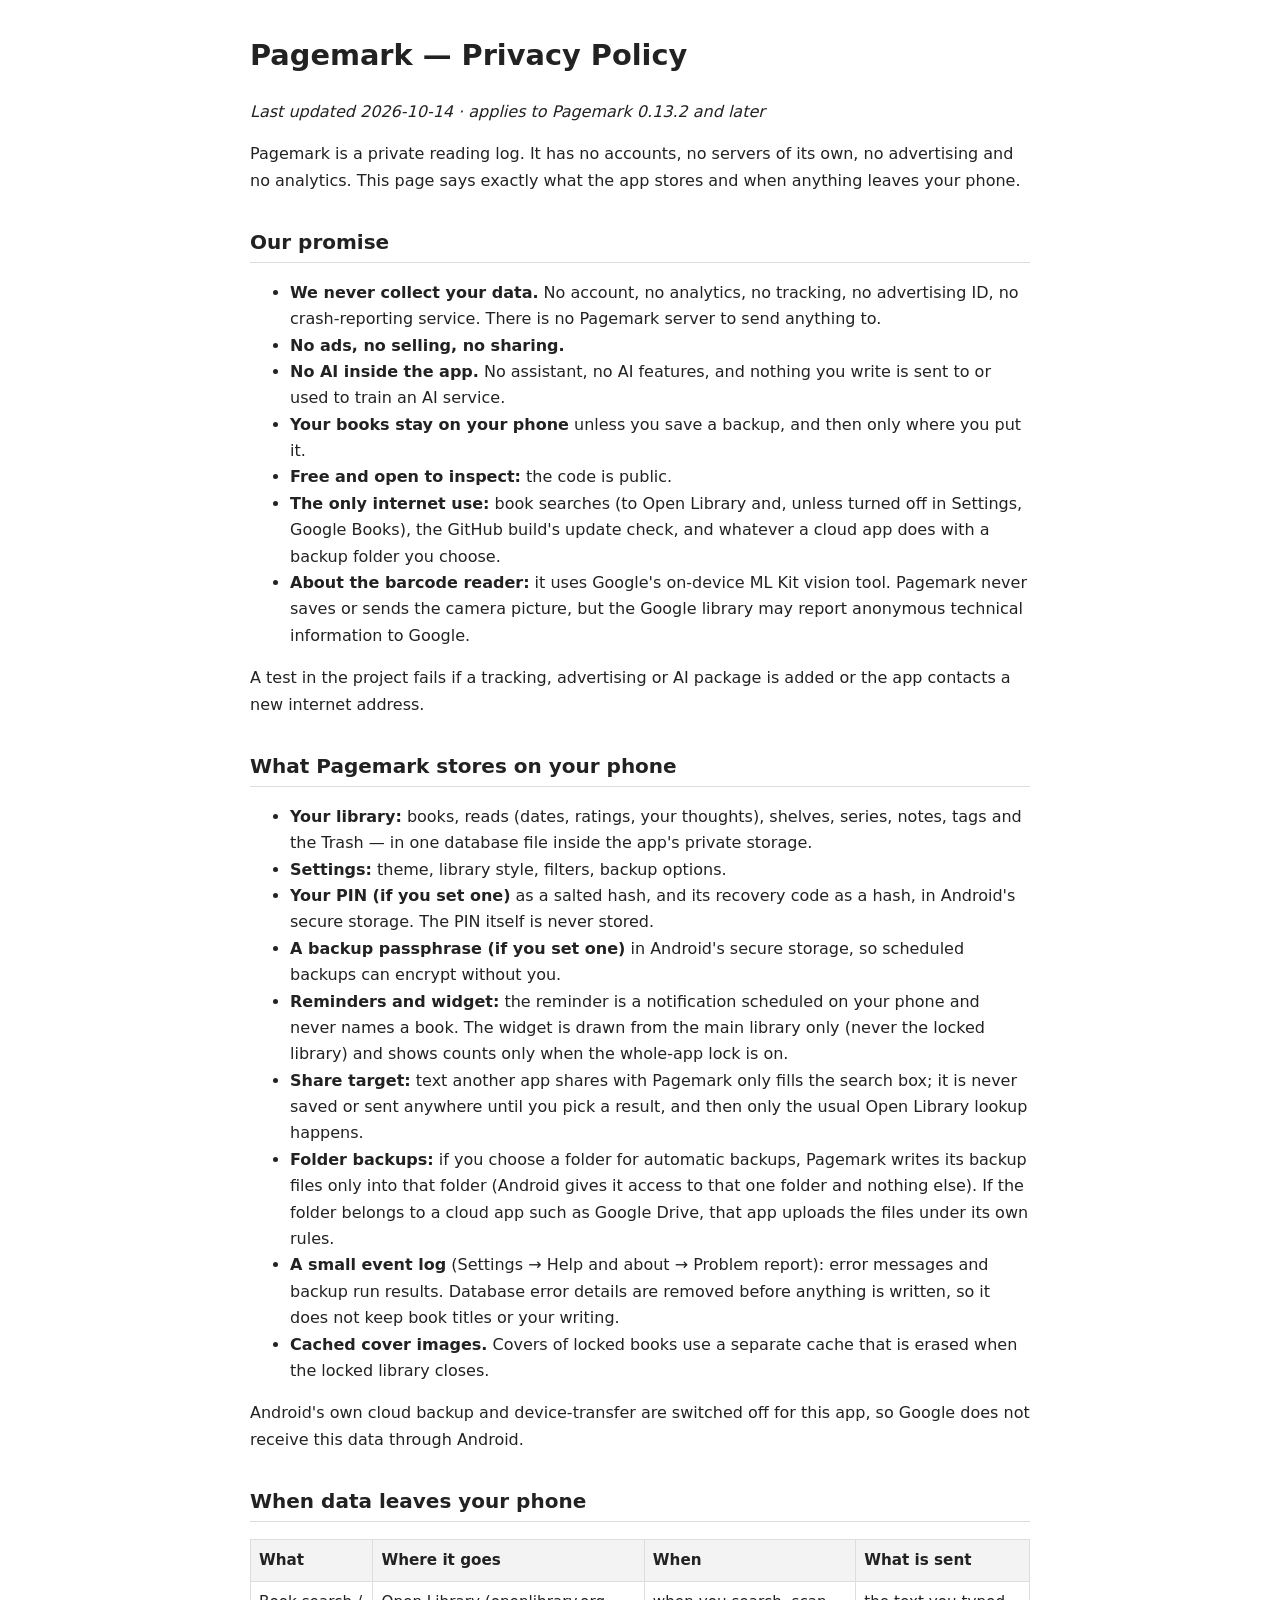
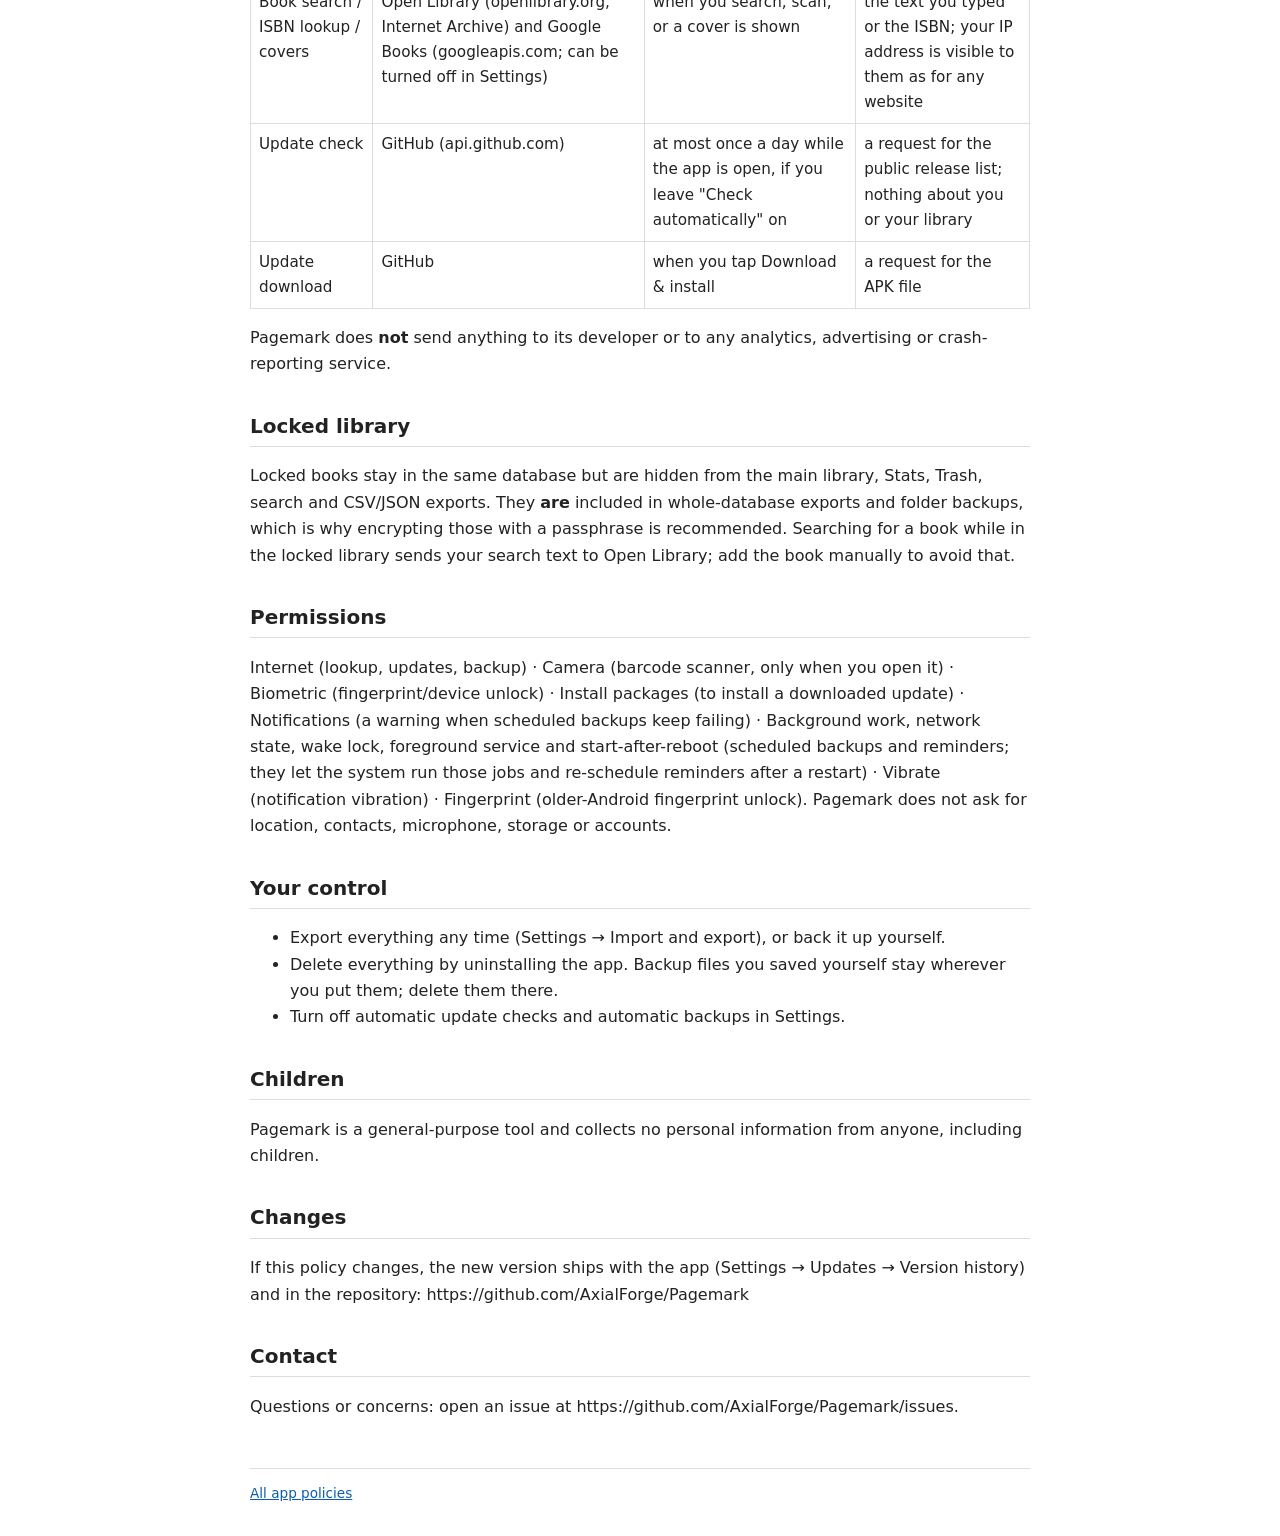
==== pagemark/index.html @ 7a22c44e "Add developer terms and contact pages to the policy site" ====
<!doctype html>
<html lang="en">
<head>
<meta charset="utf-8">
<meta name="viewport" content="width=device-width, initial-scale=1">
<title>Pagemark — Privacy Policy</title>
<link rel="stylesheet" href="../assets/style.css">
</head>
<body>
<h1>Pagemark — Privacy Policy</h1>
<p><em>Last updated 2026-10-14 · applies to Pagemark 0.13.2 and later</em></p>
<p>Pagemark is a private reading log. It has no accounts, no servers of its own, no advertising and no analytics. This page says exactly what the app stores and when anything leaves your phone.</p>
<h2>Our promise</h2>
<ul>
<li><strong>We never collect your data.</strong> No account, no analytics, no tracking, no advertising ID, no crash-reporting service. There is no Pagemark server to send anything to.</li>
<li><strong>No ads, no selling, no sharing.</strong></li>
<li><strong>No AI inside the app.</strong> No assistant, no AI features, and nothing you write is sent to or used to train an AI service.</li>
<li><strong>Your books stay on your phone</strong> unless you save a backup, and then only where you put it.</li>
<li><strong>Free and open to inspect:</strong> the code is public.</li>
<li><strong>The only internet use:</strong> book searches (to Open Library and, unless turned off in Settings, Google Books), the GitHub build's update check, and whatever a cloud app does with a backup folder you choose.</li>
<li><strong>About the barcode reader:</strong> it uses Google's on-device ML Kit vision tool. Pagemark never saves or sends the camera picture, but the Google library may report anonymous technical information to Google.</li>
</ul>
<p>A test in the project fails if a tracking, advertising or AI package is added or the app contacts a new internet address.</p>
<h2>What Pagemark stores on your phone</h2>
<ul>
<li><strong>Your library:</strong> books, reads (dates, ratings, your thoughts), shelves, series, notes, tags and the Trash — in one database file inside the app's private storage.</li>
<li><strong>Settings:</strong> theme, library style, filters, backup options.</li>
<li><strong>Your PIN (if you set one)</strong> as a salted hash, and its recovery code as a hash, in Android's secure storage. The PIN itself is never stored.</li>
<li><strong>A backup passphrase (if you set one)</strong> in Android's secure storage, so scheduled backups can encrypt without you.</li>
<li><strong>Reminders and widget:</strong> the reminder is a notification scheduled on your phone and never names a book. The widget is drawn from the main library only (never the locked library) and shows counts only when the whole-app lock is on.</li>
<li><strong>Share target:</strong> text another app shares with Pagemark only fills the search box; it is never saved or sent anywhere until you pick a result, and then only the usual Open Library lookup happens.</li>
<li><strong>Folder backups:</strong> if you choose a folder for automatic backups, Pagemark writes its backup files only into that folder (Android gives it access to that one folder and nothing else). If the folder belongs to a cloud app such as Google Drive, that app uploads the files under its own rules.</li>
<li><strong>A small event log</strong> (Settings → Help and about → Problem report): error messages and backup run results. Database error details are removed before anything is written, so it does not keep book titles or your writing.</li>
<li><strong>Cached cover images.</strong> Covers of locked books use a separate cache that is erased when the locked library closes.</li>
</ul>
<p>Android's own cloud backup and device-transfer are switched off for this app, so Google does not receive this data through Android.</p>
<h2>When data leaves your phone</h2>
<table>
<thead>
<tr>
<th>What</th>
<th>Where it goes</th>
<th>When</th>
<th>What is sent</th>
</tr>
</thead>
<tbody>
<tr>
<td>Book search / ISBN lookup / covers</td>
<td>Open Library (openlibrary.org, Internet Archive) and Google Books (googleapis.com; can be turned off in Settings)</td>
<td>when you search, scan, or a cover is shown</td>
<td>the text you typed or the ISBN; your IP address is visible to them as for any website</td>
</tr>
<tr>
<td>Update check</td>
<td>GitHub (api.github.com)</td>
<td>at most once a day while the app is open, if you leave "Check automatically" on</td>
<td>a request for the public release list; nothing about you or your library</td>
</tr>
<tr>
<td>Update download</td>
<td>GitHub</td>
<td>when you tap Download &amp; install</td>
<td>a request for the APK file</td>
</tr>
</tbody>
</table>
<p>Pagemark does <strong>not</strong> send anything to its developer or to any analytics, advertising or crash-reporting service.</p>
<h2>Locked library</h2>
<p>Locked books stay in the same database but are hidden from the main library, Stats, Trash, search and CSV/JSON exports. They <strong>are</strong> included in whole-database exports and folder backups, which is why encrypting those with a passphrase is recommended. Searching for a book while in the locked library sends your search text to Open Library; add the book manually to avoid that.</p>
<h2>Permissions</h2>
<p>Internet (lookup, updates, backup) · Camera (barcode scanner, only when you open it) · Biometric (fingerprint/device unlock) · Install packages (to install a downloaded update) · Notifications (a warning when scheduled backups keep failing) · Background work, network state, wake lock, foreground service and start-after-reboot (scheduled backups and reminders; they let the system run those jobs and re-schedule reminders after a restart) · Vibrate (notification vibration) · Fingerprint (older-Android fingerprint unlock). Pagemark does not ask for location, contacts, microphone, storage or accounts.</p>
<h2>Your control</h2>
<ul>
<li>Export everything any time (Settings → Import and export), or back it up yourself.</li>
<li>Delete everything by uninstalling the app. Backup files you saved yourself stay wherever you put them; delete them there.</li>
<li>Turn off automatic update checks and automatic backups in Settings.</li>
</ul>
<h2>Children</h2>
<p>Pagemark is a general-purpose tool and collects no personal information from anyone, including children.</p>
<h2>Changes</h2>
<p>If this policy changes, the new version ships with the app (Settings → Updates → Version history) and in the repository: https://github.com/AxialForge/Pagemark</p>
<h2>Contact</h2>
<p>Questions or concerns: open an issue at https://github.com/AxialForge/Pagemark/issues.</p>
<footer><a href="../">All app policies</a></footer>
</body>
</html>
---- assets/style.css ----
:root { --fg:#222; --bg:#fff; --muted:#555; --line:#ddd; --accent:#0b5cad; --head:#f3f3f3; }
@media (prefers-color-scheme: dark) { :root { --fg:#e6e6e6; --bg:#16181b; --muted:#a0a0a0; --line:#33373d; --accent:#6db3ff; --head:#22262b; } }
body { font-family: system-ui,-apple-system,"Segoe UI",sans-serif; max-width:780px; margin:2rem auto; padding:0 1rem; line-height:1.65; color:var(--fg); background:var(--bg); }
h1 { font-size:1.8rem; } h2 { font-size:1.25rem; margin-top:2rem; border-bottom:1px solid var(--line); padding-bottom:.2rem; }
table { border-collapse:collapse; width:100%; margin:1rem 0; }
th,td { border:1px solid var(--line); padding:.5rem; text-align:left; vertical-align:top; font-size:.95rem; }
th { background:var(--head); } a { color:var(--accent); }
nav.crumbs { font-size:.9rem; color:var(--muted); margin-bottom:1rem; }
footer { margin-top:3rem; font-size:.85rem; color:var(--muted); border-top:1px solid var(--line); padding-top:.8rem; }
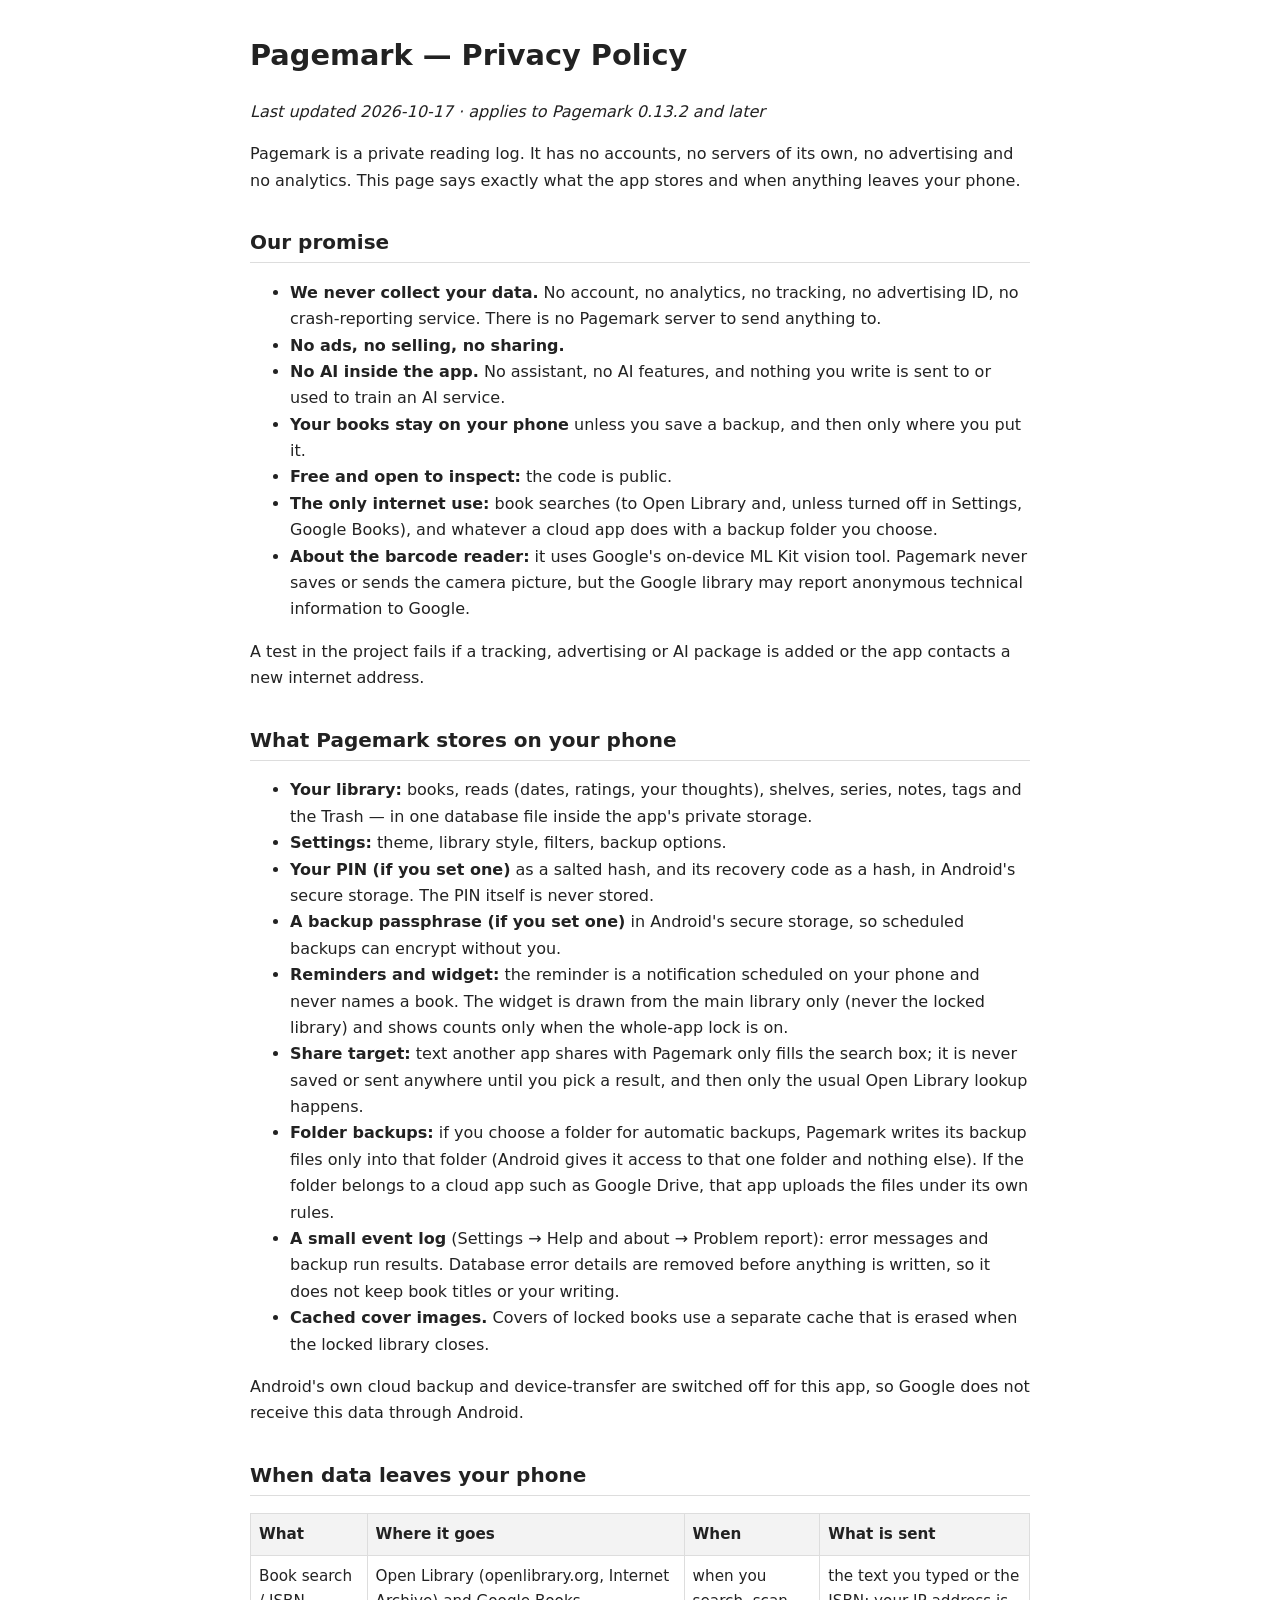
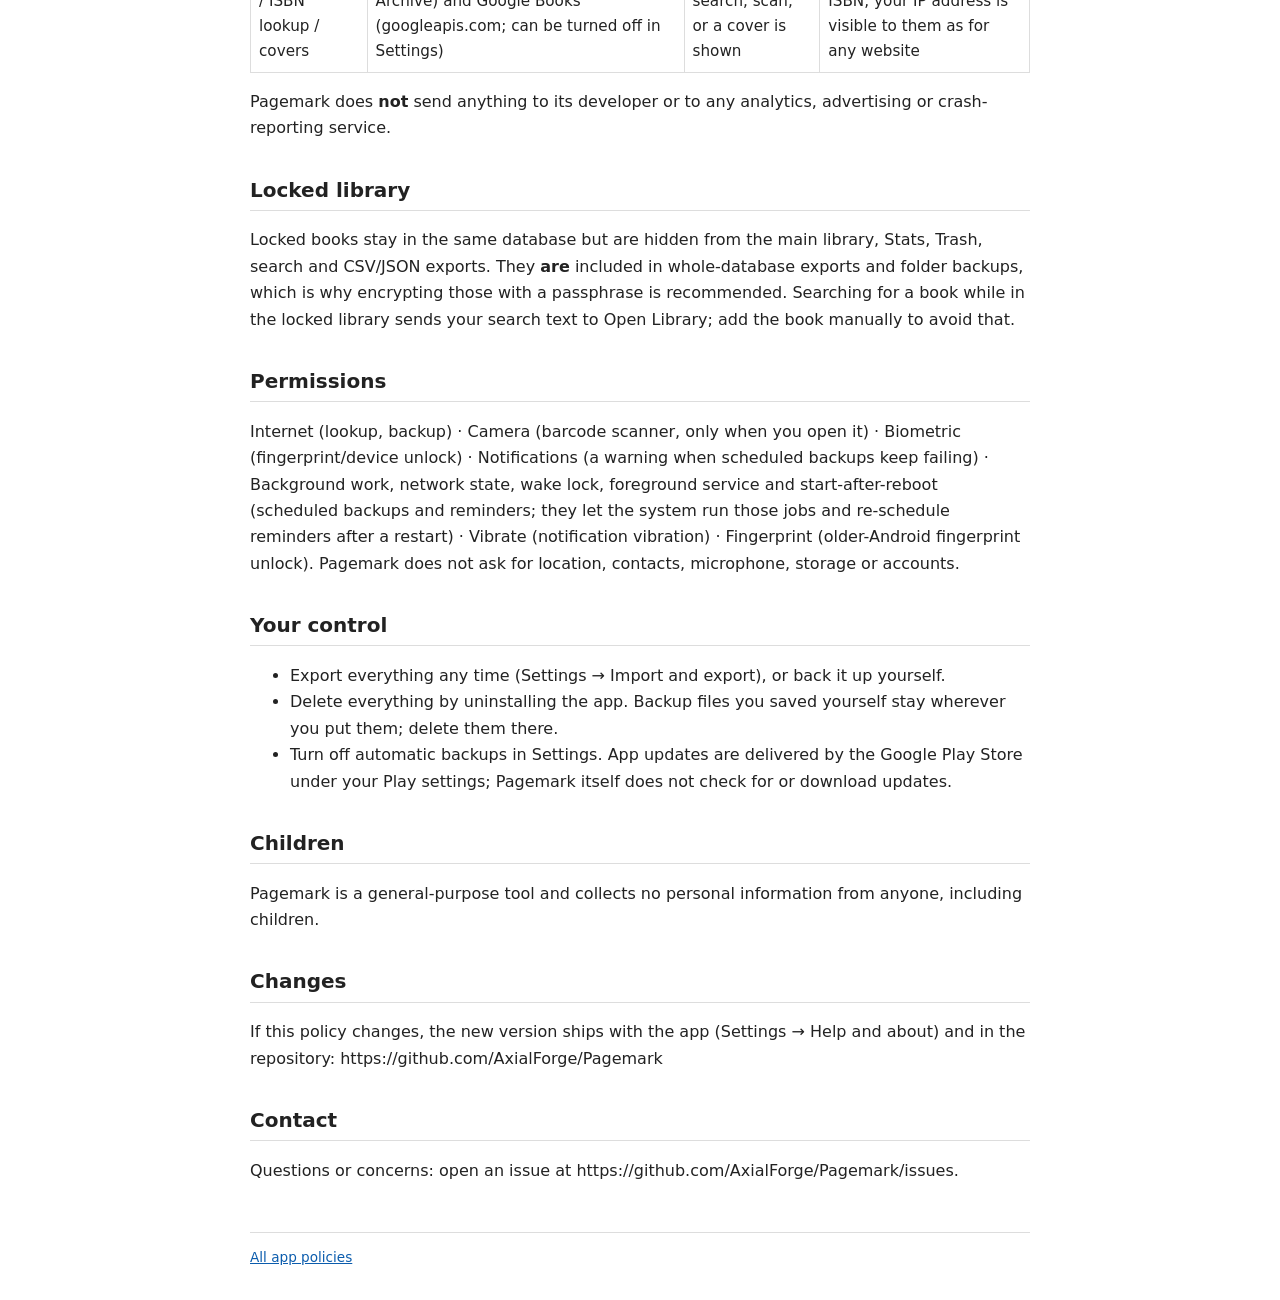
==== commit 586aa0ce: "Pagemark policy: updates come from Google Play, not GitHub" ====
--- a/pagemark/index.html
+++ b/pagemark/index.html
@@ -8,7 +8,7 @@
 </head>
 <body>
 <h1>Pagemark — Privacy Policy</h1>
-<p><em>Last updated 2026-10-14 · applies to Pagemark 0.13.2 and later</em></p>
+<p><em>Last updated 2026-10-17 · applies to Pagemark 0.13.2 and later</em></p>
 <p>Pagemark is a private reading log. It has no accounts, no servers of its own, no advertising and no analytics. This page says exactly what the app stores and when anything leaves your phone.</p>
 <h2>Our promise</h2>
 <ul>
@@ -17,7 +17,7 @@
 <li><strong>No AI inside the app.</strong> No assistant, no AI features, and nothing you write is sent to or used to train an AI service.</li>
 <li><strong>Your books stay on your phone</strong> unless you save a backup, and then only where you put it.</li>
 <li><strong>Free and open to inspect:</strong> the code is public.</li>
-<li><strong>The only internet use:</strong> book searches (to Open Library and, unless turned off in Settings, Google Books), the GitHub build's update check, and whatever a cloud app does with a backup folder you choose.</li>
+<li><strong>The only internet use:</strong> book searches (to Open Library and, unless turned off in Settings, Google Books), and whatever a cloud app does with a backup folder you choose.</li>
 <li><strong>About the barcode reader:</strong> it uses Google's on-device ML Kit vision tool. Pagemark never saves or sends the camera picture, but the Google library may report anonymous technical information to Google.</li>
 </ul>
 <p>A test in the project fails if a tracking, advertising or AI package is added or the app contacts a new internet address.</p>
@@ -51,35 +51,23 @@
 <td>when you search, scan, or a cover is shown</td>
 <td>the text you typed or the ISBN; your IP address is visible to them as for any website</td>
 </tr>
-<tr>
-<td>Update check</td>
-<td>GitHub (api.github.com)</td>
-<td>at most once a day while the app is open, if you leave "Check automatically" on</td>
-<td>a request for the public release list; nothing about you or your library</td>
-</tr>
-<tr>
-<td>Update download</td>
-<td>GitHub</td>
-<td>when you tap Download &amp; install</td>
-<td>a request for the APK file</td>
-</tr>
 </tbody>
 </table>
 <p>Pagemark does <strong>not</strong> send anything to its developer or to any analytics, advertising or crash-reporting service.</p>
 <h2>Locked library</h2>
 <p>Locked books stay in the same database but are hidden from the main library, Stats, Trash, search and CSV/JSON exports. They <strong>are</strong> included in whole-database exports and folder backups, which is why encrypting those with a passphrase is recommended. Searching for a book while in the locked library sends your search text to Open Library; add the book manually to avoid that.</p>
 <h2>Permissions</h2>
-<p>Internet (lookup, updates, backup) · Camera (barcode scanner, only when you open it) · Biometric (fingerprint/device unlock) · Install packages (to install a downloaded update) · Notifications (a warning when scheduled backups keep failing) · Background work, network state, wake lock, foreground service and start-after-reboot (scheduled backups and reminders; they let the system run those jobs and re-schedule reminders after a restart) · Vibrate (notification vibration) · Fingerprint (older-Android fingerprint unlock). Pagemark does not ask for location, contacts, microphone, storage or accounts.</p>
+<p>Internet (lookup, backup) · Camera (barcode scanner, only when you open it) · Biometric (fingerprint/device unlock) · Notifications (a warning when scheduled backups keep failing) · Background work, network state, wake lock, foreground service and start-after-reboot (scheduled backups and reminders; they let the system run those jobs and re-schedule reminders after a restart) · Vibrate (notification vibration) · Fingerprint (older-Android fingerprint unlock). Pagemark does not ask for location, contacts, microphone, storage or accounts.</p>
 <h2>Your control</h2>
 <ul>
 <li>Export everything any time (Settings → Import and export), or back it up yourself.</li>
 <li>Delete everything by uninstalling the app. Backup files you saved yourself stay wherever you put them; delete them there.</li>
-<li>Turn off automatic update checks and automatic backups in Settings.</li>
+<li>Turn off automatic backups in Settings. App updates are delivered by the Google Play Store under your Play settings; Pagemark itself does not check for or download updates.</li>
 </ul>
 <h2>Children</h2>
 <p>Pagemark is a general-purpose tool and collects no personal information from anyone, including children.</p>
 <h2>Changes</h2>
-<p>If this policy changes, the new version ships with the app (Settings → Updates → Version history) and in the repository: https://github.com/AxialForge/Pagemark</p>
+<p>If this policy changes, the new version ships with the app (Settings → Help and about) and in the repository: https://github.com/AxialForge/Pagemark</p>
 <h2>Contact</h2>
 <p>Questions or concerns: open an issue at https://github.com/AxialForge/Pagemark/issues.</p>
 <footer><a href="../">All app policies</a></footer>
